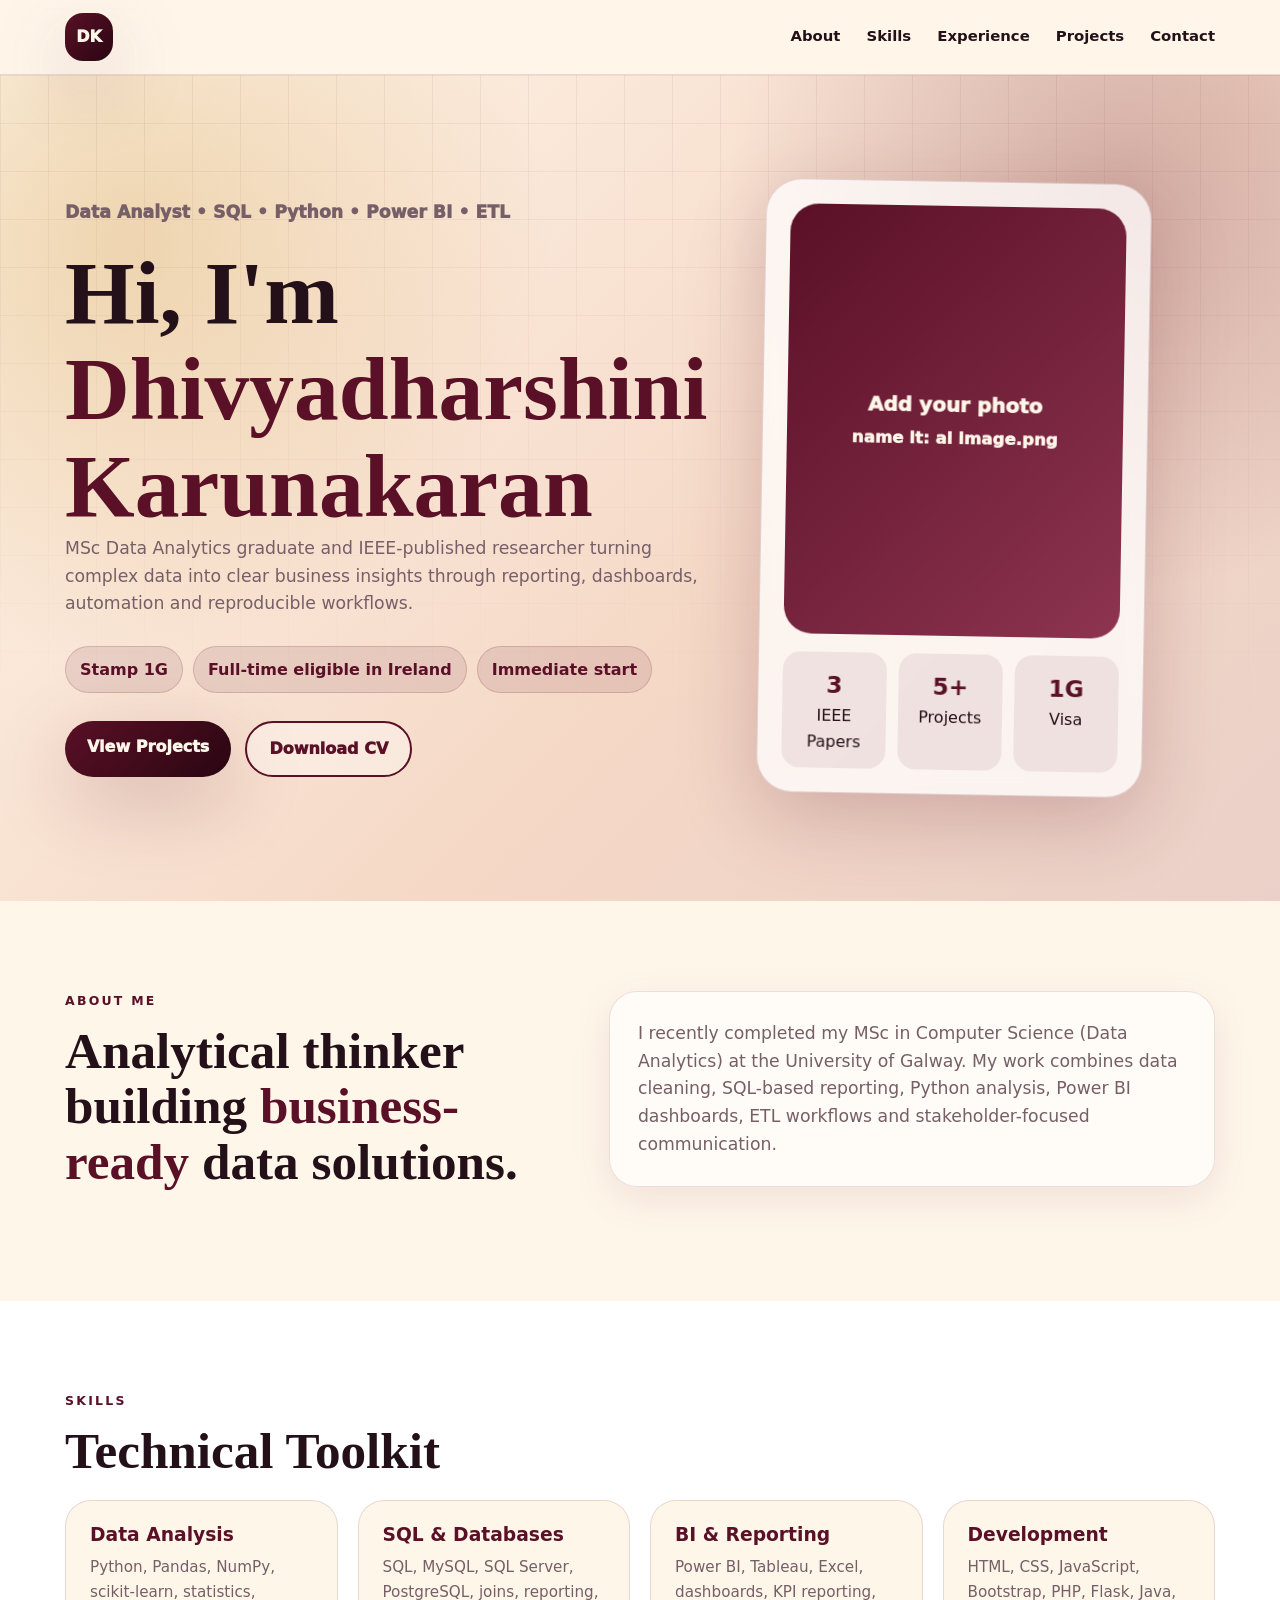
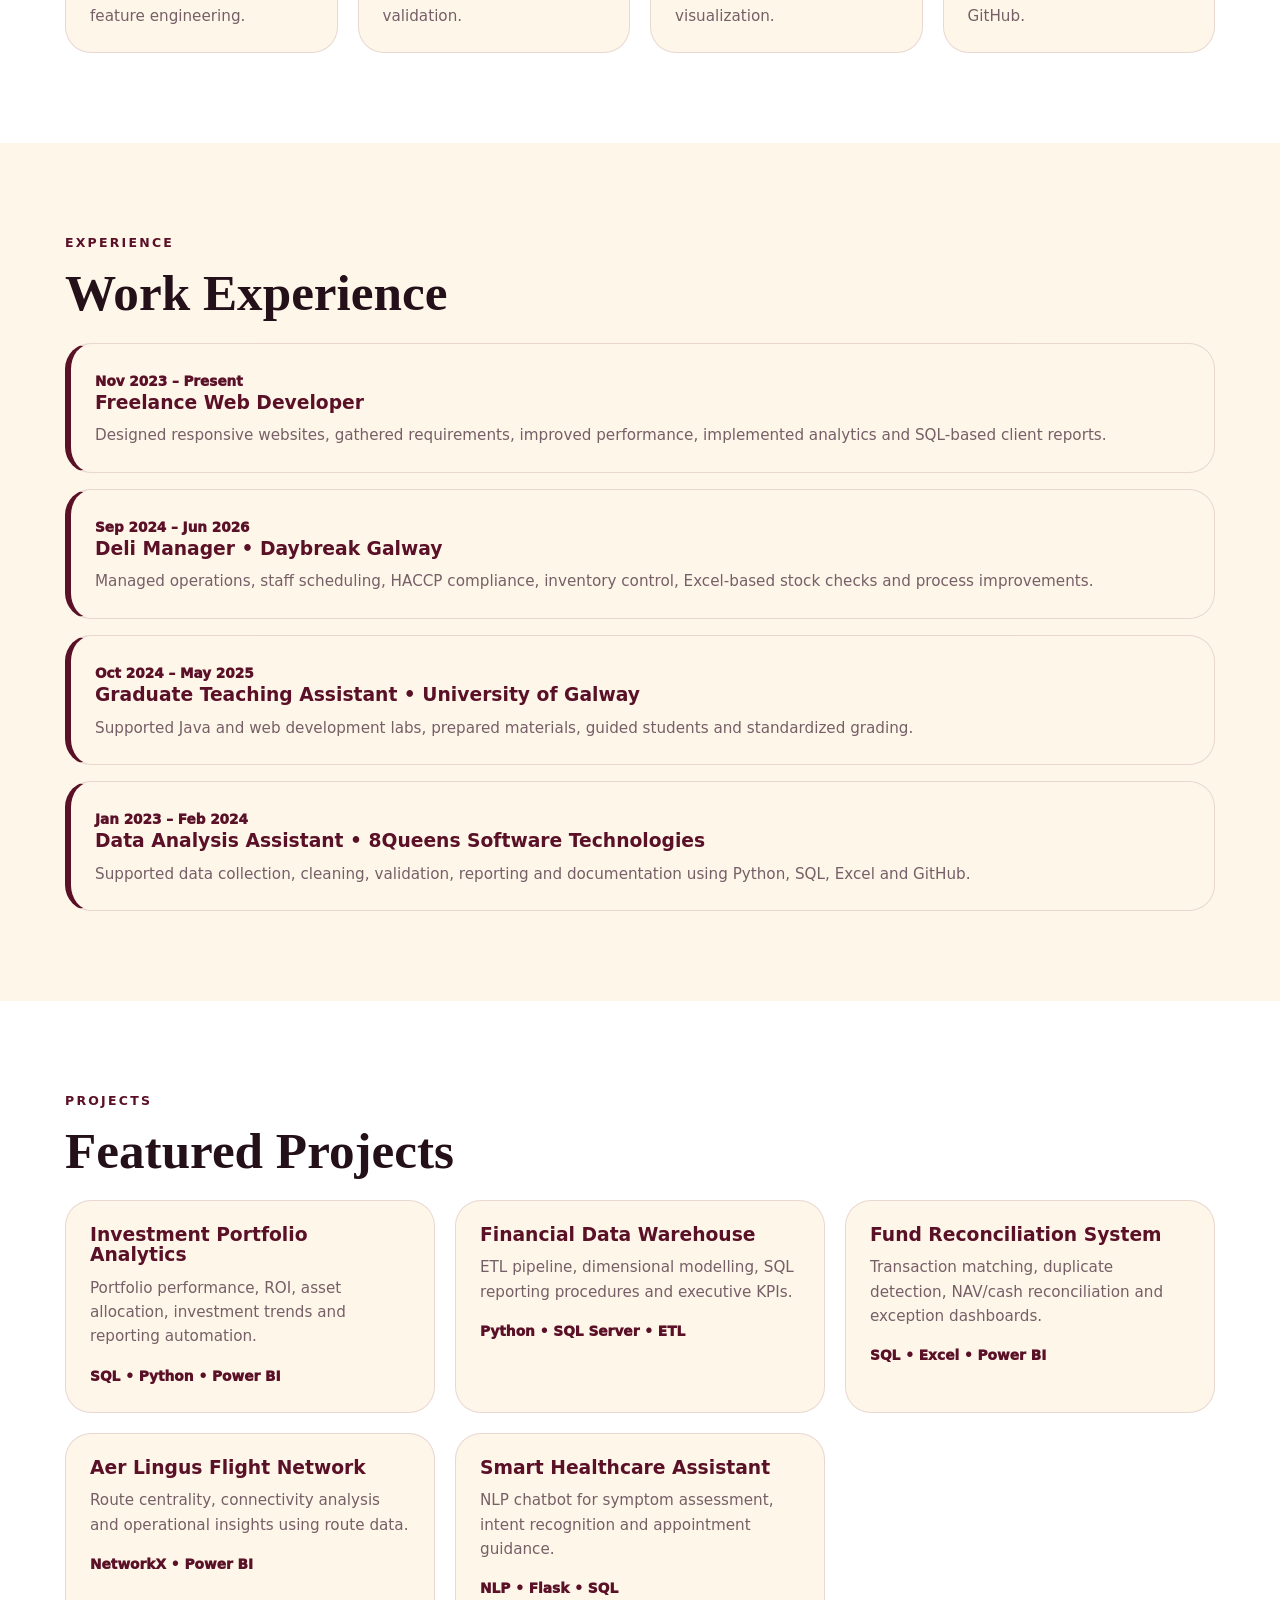
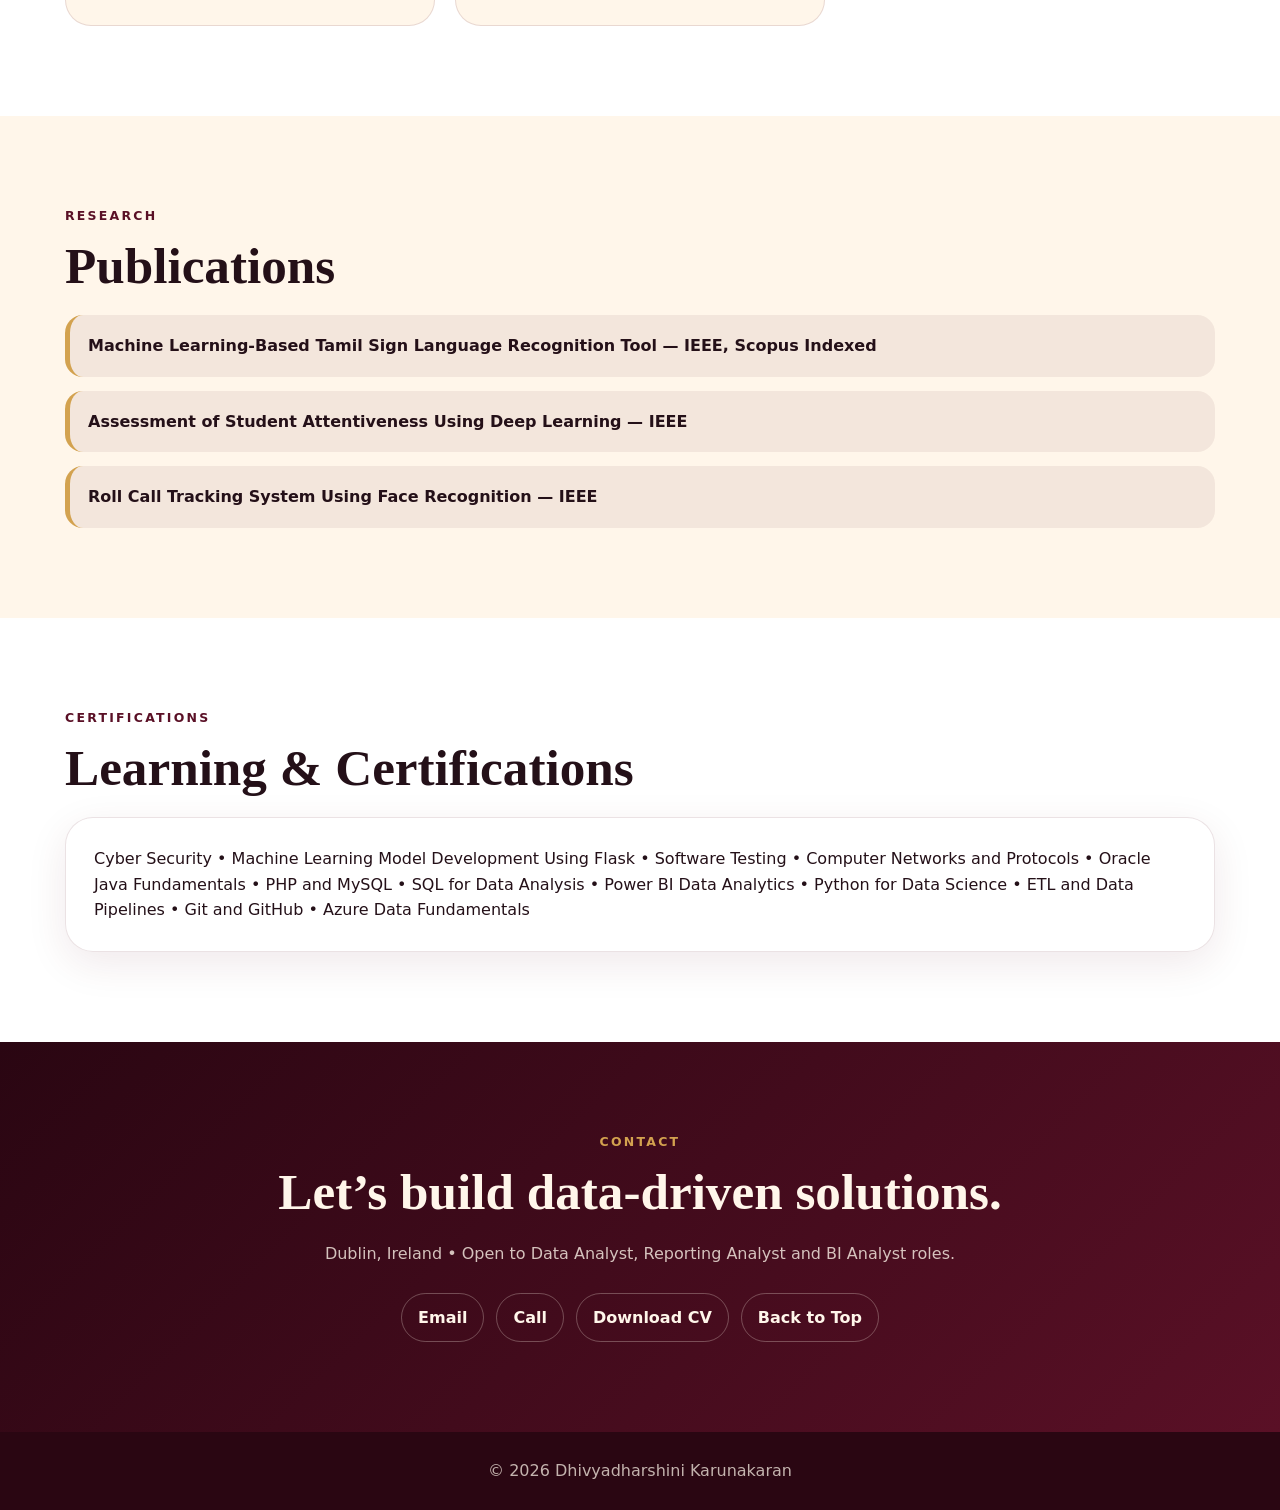
==== index.html @ 98d4558e "Rename index(6).html to index.html" ====
<!DOCTYPE html>
<html lang="en">
<head>
<meta charset="UTF-8"><meta name="viewport" content="width=device-width, initial-scale=1.0">
<title>Dhivyadharshini Karunakaran | Data Analyst Portfolio</title>
<style>
:root{--burgundy:#5A1026;--wine:#2A0612;--cream:#FFF6EA;--rose:#F3D8CC;--gold:#D3A24F;--ink:#241018;--muted:#765F67;--card:rgba(255,255,255,.72);--shadow:0 24px 80px rgba(90,16,38,.22)}
*{box-sizing:border-box;margin:0;padding:0}html{scroll-behavior:smooth}body{font-family:Inter,system-ui,-apple-system,Segoe UI,sans-serif;background:var(--cream);color:var(--ink);line-height:1.6;overflow-x:hidden}a{text-decoration:none;color:inherit}.container{width:min(1150px,92%);margin:auto}.section{padding:90px 0}.tag{letter-spacing:.18em;text-transform:uppercase;font-size:.78rem;font-weight:900;color:var(--burgundy);margin-bottom:12px}h1,h2,h3{line-height:1.08}h1{font-family:Georgia,serif;font-size:clamp(3.1rem,7vw,6.5rem)}h1 span,h2 span{color:var(--burgundy)}h2{font-family:Georgia,serif;font-size:clamp(2.1rem,4vw,3.6rem);margin-bottom:22px}.header{position:sticky;top:0;z-index:20;background:rgba(255,246,234,.82);backdrop-filter:blur(18px);border-bottom:1px solid rgba(90,16,38,.13)}.nav{height:74px;display:flex;justify-content:space-between;align-items:center}.logo{height:48px;width:48px;border-radius:18px;display:grid;place-items:center;background:linear-gradient(135deg,var(--burgundy),var(--wine));color:var(--cream);font-weight:1000;box-shadow:var(--shadow)}.links{display:flex;gap:26px;list-style:none;font-weight:800;font-size:.93rem}.links a:hover{color:var(--burgundy)}.hero{min-height:calc(100vh - 74px);display:grid;place-items:center;position:relative;background:radial-gradient(circle at 10% 20%,rgba(211,162,79,.34),transparent 32%),radial-gradient(circle at 88% 14%,rgba(90,16,38,.22),transparent 30%),linear-gradient(135deg,var(--cream),#f5d8c6 60%,#ead0c8)}.hero:before{content:"";position:absolute;inset:0;background-image:linear-gradient(rgba(90,16,38,.06) 1px,transparent 1px),linear-gradient(90deg,rgba(90,16,38,.06) 1px,transparent 1px);background-size:48px 48px;mask-image:linear-gradient(to bottom,black,transparent 80%)}.hero-grid{position:relative;display:grid;grid-template-columns:1.15fr .85fr;gap:54px;align-items:center}.eyebrow{font-weight:1000;color:var(--burgundy);margin-bottom:18px}.hero p{font-size:1.08rem;color:var(--muted);max-width:650px}.badges{display:flex;gap:10px;flex-wrap:wrap;margin:28px 0}.badges span{background:rgba(90,16,38,.10);border:1px solid rgba(90,16,38,.16);color:var(--burgundy);padding:10px 14px;border-radius:999px;font-weight:900}.btns{display:flex;gap:14px;flex-wrap:wrap}.btn{padding:13px 22px;border-radius:999px;font-weight:950;transition:.2s}.btn:hover{transform:translateY(-2px)}.primary{background:linear-gradient(135deg,var(--burgundy),var(--wine));color:var(--cream);box-shadow:var(--shadow)}.secondary{border:2px solid var(--burgundy);color:var(--burgundy);background:rgba(255,255,255,.35)}.profile-card{background:var(--card);border:1px solid rgba(90,16,38,.16);border-radius:36px;padding:24px;box-shadow:var(--shadow);backdrop-filter:blur(12px);transform:rotate(1deg)}.photo{height:430px;border-radius:28px;background:linear-gradient(135deg,var(--burgundy),#8d3451);display:grid;place-items:center;color:var(--cream);text-align:center;font-weight:1000;font-size:1.25rem;overflow:hidden}.photo img{width:100%;height:100%;object-fit:cover}.stats{display:grid;grid-template-columns:repeat(3,1fr);gap:12px;margin-top:18px}.stat{background:rgba(90,16,38,.08);border-radius:18px;padding:14px;text-align:center}.stat strong{display:block;color:var(--burgundy);font-size:1.45rem}.two{display:grid;grid-template-columns:.9fr 1.1fr;gap:48px;align-items:start}.about-text{font-size:1.08rem;color:var(--muted)}.cream-card{background:rgba(255,255,255,.62);border:1px solid rgba(90,16,38,.12);border-radius:28px;padding:28px;box-shadow:0 12px 42px rgba(90,16,38,.09)}.skills,.projects,.certs{background:#fff}.grid{display:grid;grid-template-columns:repeat(4,1fr);gap:20px}.card{background:var(--cream);border:1px solid rgba(90,16,38,.13);border-radius:26px;padding:24px;transition:.24s}.card:hover{transform:translateY(-6px);box-shadow:var(--shadow)}.card h3{color:var(--burgundy);margin-bottom:10px}.card p{color:var(--muted);font-size:.95rem}.timeline{display:grid;gap:16px}.timeline .card{border-left:6px solid var(--burgundy)}.date{font-size:.85rem;font-weight:1000;color:var(--burgundy)}.project-grid{grid-template-columns:repeat(3,1fr)}.pill{display:inline-block;margin-top:16px;color:var(--burgundy);font-weight:1000;font-size:.86rem}.research-list{display:grid;gap:14px}.research-list p{background:rgba(90,16,38,.07);border-left:5px solid var(--gold);padding:18px;border-radius:18px;font-weight:800}.contact{background:linear-gradient(135deg,var(--wine),var(--burgundy));color:var(--cream);text-align:center}.contact .tag{color:var(--gold)}.contact p{color:rgba(255,246,234,.78)}.contact-links{display:flex;justify-content:center;gap:12px;flex-wrap:wrap;margin-top:26px}.contact-links a{border:1px solid rgba(255,246,234,.28);border-radius:999px;padding:11px 16px;font-weight:900}.footer{background:var(--wine);color:rgba(255,246,234,.72);text-align:center;padding:26px}@media(max-width:920px){.hero-grid,.two{grid-template-columns:1fr}.grid,.project-grid{grid-template-columns:1fr 1fr}.links{display:none}.photo{height:340px}}@media(max-width:620px){.grid,.project-grid,.stats{grid-template-columns:1fr}.section{padding:64px 0}h1{font-size:3rem}}
</style>
</head>
<body>
<header class="header"><nav class="nav container"><a class="logo" href="#home">DK</a><ul class="links"><li><a href="#about">About</a></li><li><a href="#skills">Skills</a></li><li><a href="#experience">Experience</a></li><li><a href="#projects">Projects</a></li><li><a href="#contact">Contact</a></li></ul></nav></header>
<main>
<section id="home" class="hero"><div class="container hero-grid"><div><p class="eyebrow">Data Analyst • SQL • Python • Power BI • ETL</p><h1>Hi, I'm <span>Dhivyadharshini Karunakaran</span></h1><p>MSc Data Analytics graduate and IEEE-published researcher turning complex data into clear business insights through reporting, dashboards, automation and reproducible workflows.</p><div class="badges"><span>Stamp 1G</span><span>Full-time eligible in Ireland</span><span>Immediate start</span></div><div class="btns"><a class="btn primary" href="#projects">View Projects</a><a class="btn secondary" href="resume_dhivyadharshini_karunakaran.pdf" download>Download CV</a></div></div><div class="profile-card"><div class="photo"><img src="ai image.png" onerror="this.style.display='none'" alt="Profile photo"><div>Add your photo<br><small>name it: ai image.png</small></div></div><div class="stats"><div class="stat"><strong>3</strong>IEEE Papers</div><div class="stat"><strong>5+</strong>Projects</div><div class="stat"><strong>1G</strong>Visa</div></div></div></div></section>
<section id="about" class="section"><div class="container two"><div><p class="tag">About Me</p><h2>Analytical thinker building <span>business-ready</span> data solutions.</h2></div><div class="cream-card about-text">I recently completed my MSc in Computer Science (Data Analytics) at the University of Galway. My work combines data cleaning, SQL-based reporting, Python analysis, Power BI dashboards, ETL workflows and stakeholder-focused communication.</div></div></section>
<section id="skills" class="section skills"><div class="container"><p class="tag">Skills</p><h2>Technical Toolkit</h2><div class="grid"><div class="card"><h3>Data Analysis</h3><p>Python, Pandas, NumPy, scikit-learn, statistics, feature engineering.</p></div><div class="card"><h3>SQL & Databases</h3><p>SQL, MySQL, SQL Server, PostgreSQL, joins, reporting, validation.</p></div><div class="card"><h3>BI & Reporting</h3><p>Power BI, Tableau, Excel, dashboards, KPI reporting, visualization.</p></div><div class="card"><h3>Development</h3><p>HTML, CSS, JavaScript, Bootstrap, PHP, Flask, Java, GitHub.</p></div></div></div></section>
<section id="experience" class="section"><div class="container"><p class="tag">Experience</p><h2>Work Experience</h2><div class="timeline"><article class="card"><span class="date">Nov 2023 – Present</span><h3>Freelance Web Developer</h3><p>Designed responsive websites, gathered requirements, improved performance, implemented analytics and SQL-based client reports.</p></article><article class="card"><span class="date">Sep 2024 – Jun 2026</span><h3>Deli Manager • Daybreak Galway</h3><p>Managed operations, staff scheduling, HACCP compliance, inventory control, Excel-based stock checks and process improvements.</p></article><article class="card"><span class="date">Oct 2024 – May 2025</span><h3>Graduate Teaching Assistant • University of Galway</h3><p>Supported Java and web development labs, prepared materials, guided students and standardized grading.</p></article><article class="card"><span class="date">Jan 2023 – Feb 2024</span><h3>Data Analysis Assistant • 8Queens Software Technologies</h3><p>Supported data collection, cleaning, validation, reporting and documentation using Python, SQL, Excel and GitHub.</p></article></div></div></section>
<section id="projects" class="section projects"><div class="container"><p class="tag">Projects</p><h2>Featured Projects</h2><div class="grid project-grid"><article class="card"><h3>Investment Portfolio Analytics</h3><p>Portfolio performance, ROI, asset allocation, investment trends and reporting automation.</p><span class="pill">SQL • Python • Power BI</span></article><article class="card"><h3>Financial Data Warehouse</h3><p>ETL pipeline, dimensional modelling, SQL reporting procedures and executive KPIs.</p><span class="pill">Python • SQL Server • ETL</span></article><article class="card"><h3>Fund Reconciliation System</h3><p>Transaction matching, duplicate detection, NAV/cash reconciliation and exception dashboards.</p><span class="pill">SQL • Excel • Power BI</span></article><article class="card"><h3>Aer Lingus Flight Network</h3><p>Route centrality, connectivity analysis and operational insights using route data.</p><span class="pill">NetworkX • Power BI</span></article><article class="card"><h3>Smart Healthcare Assistant</h3><p>NLP chatbot for symptom assessment, intent recognition and appointment guidance.</p><span class="pill">NLP • Flask • SQL</span></article></div></div></section>
<section id="research" class="section"><div class="container"><p class="tag">Research</p><h2>Publications</h2><div class="research-list"><p>Machine Learning-Based Tamil Sign Language Recognition Tool — IEEE, Scopus Indexed</p><p>Assessment of Student Attentiveness Using Deep Learning — IEEE</p><p>Roll Call Tracking System Using Face Recognition — IEEE</p></div></div></section>
<section class="section certs"><div class="container"><p class="tag">Certifications</p><h2>Learning & Certifications</h2><div class="cream-card">Cyber Security • Machine Learning Model Development Using Flask • Software Testing • Computer Networks and Protocols • Oracle Java Fundamentals • PHP and MySQL • SQL for Data Analysis • Power BI Data Analytics • Python for Data Science • ETL and Data Pipelines • Git and GitHub • Azure Data Fundamentals</div></div></section>
<section id="contact" class="section contact"><div class="container"><p class="tag">Contact</p><h2>Let’s build data-driven solutions.</h2><p>Dublin, Ireland • Open to Data Analyst, Reporting Analyst and BI Analyst roles.</p><div class="contact-links"><a href="mailto:dhivyak0210@gmail.com">Email</a><a href="tel:+353892301616">Call</a><a href="resume_dhivyadharshini_karunakaran.pdf" download>Download CV</a><a href="#home">Back to Top</a></div></div></section>
</main><footer class="footer">© 2026 Dhivyadharshini Karunakaran</footer>
</body></html>
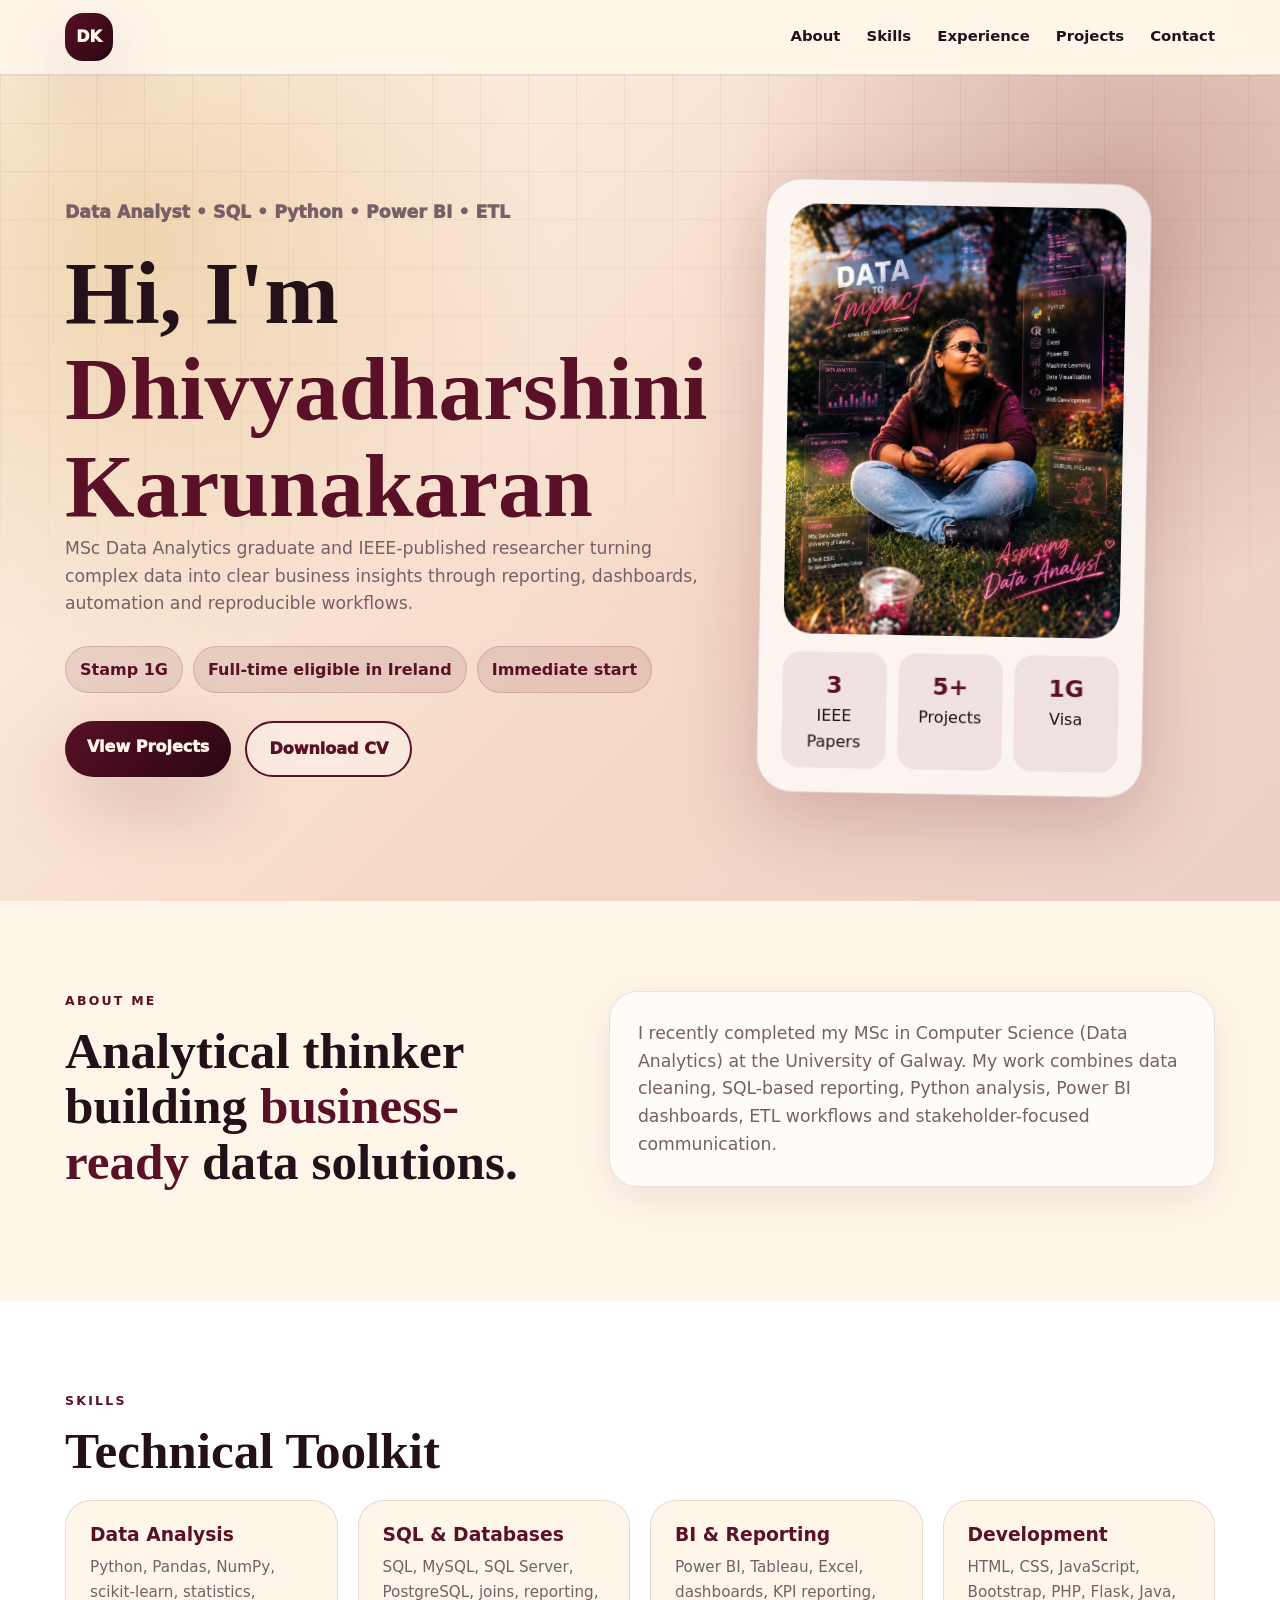
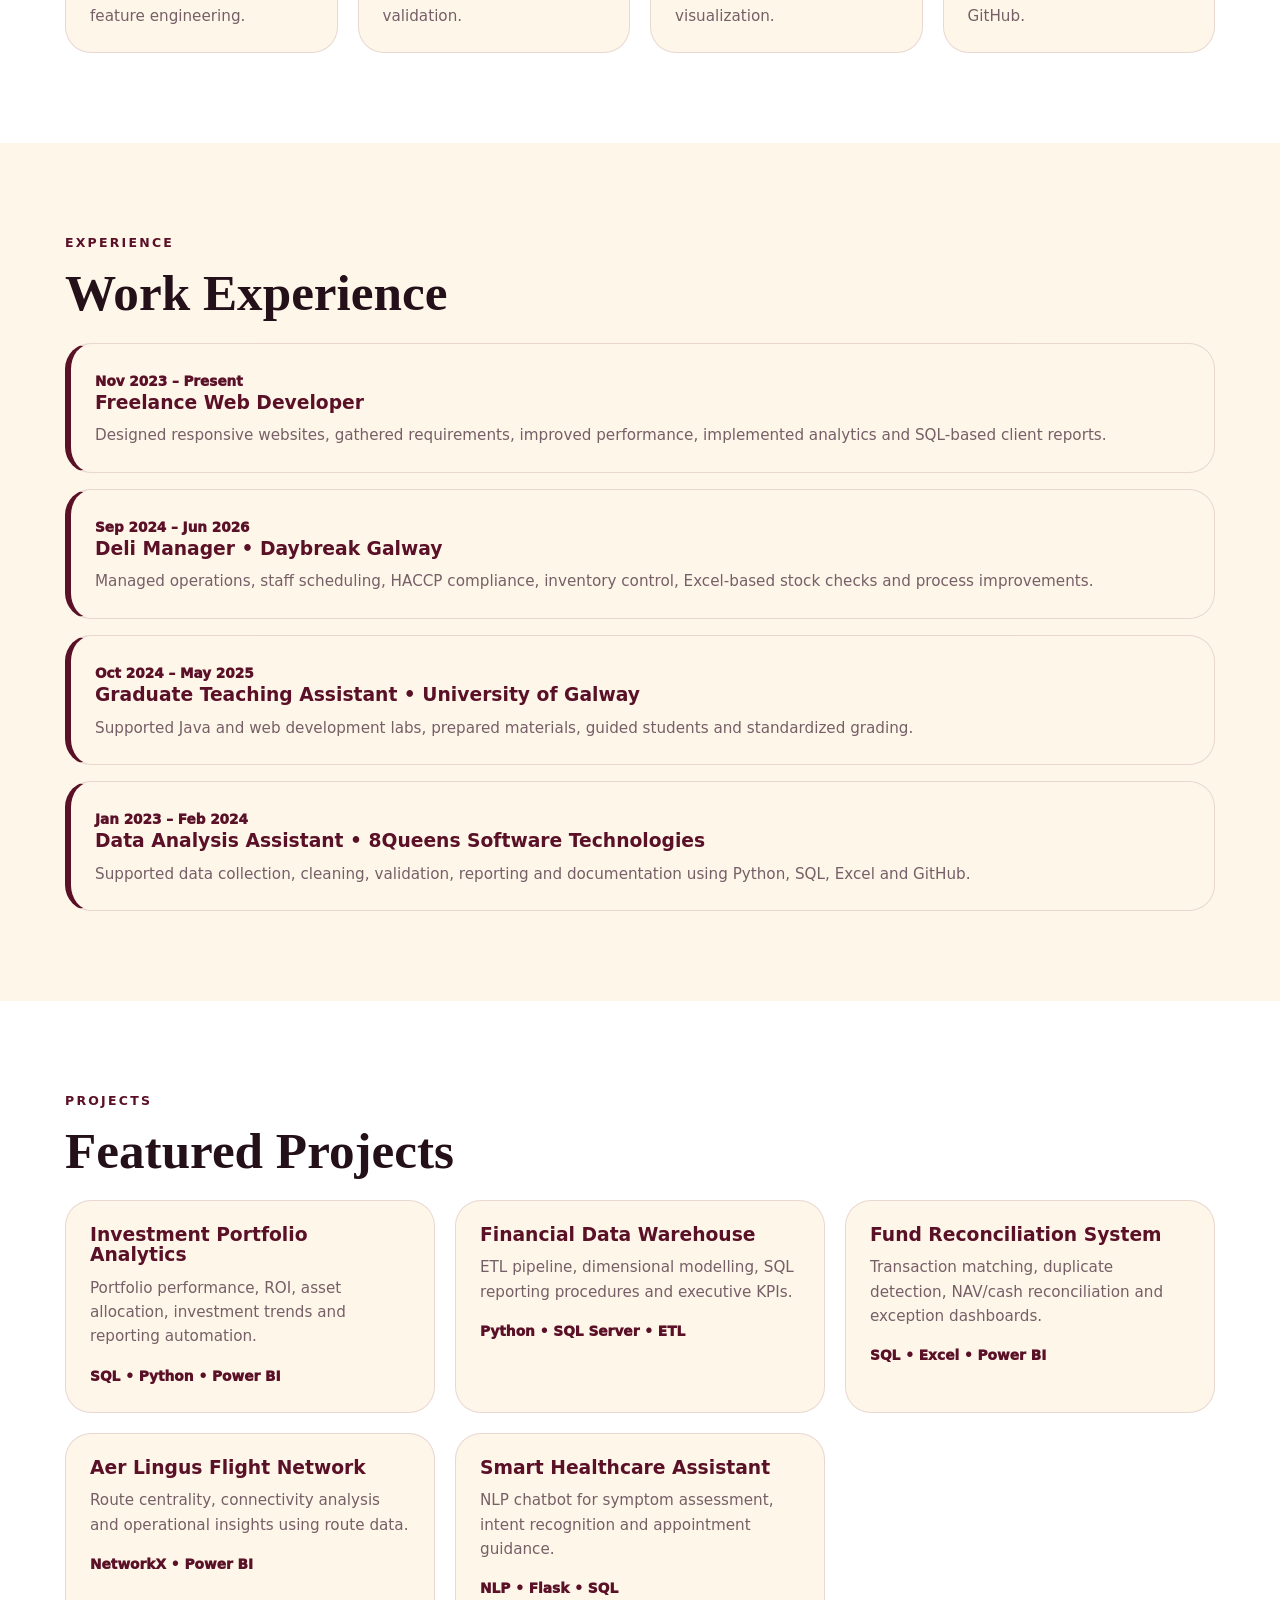
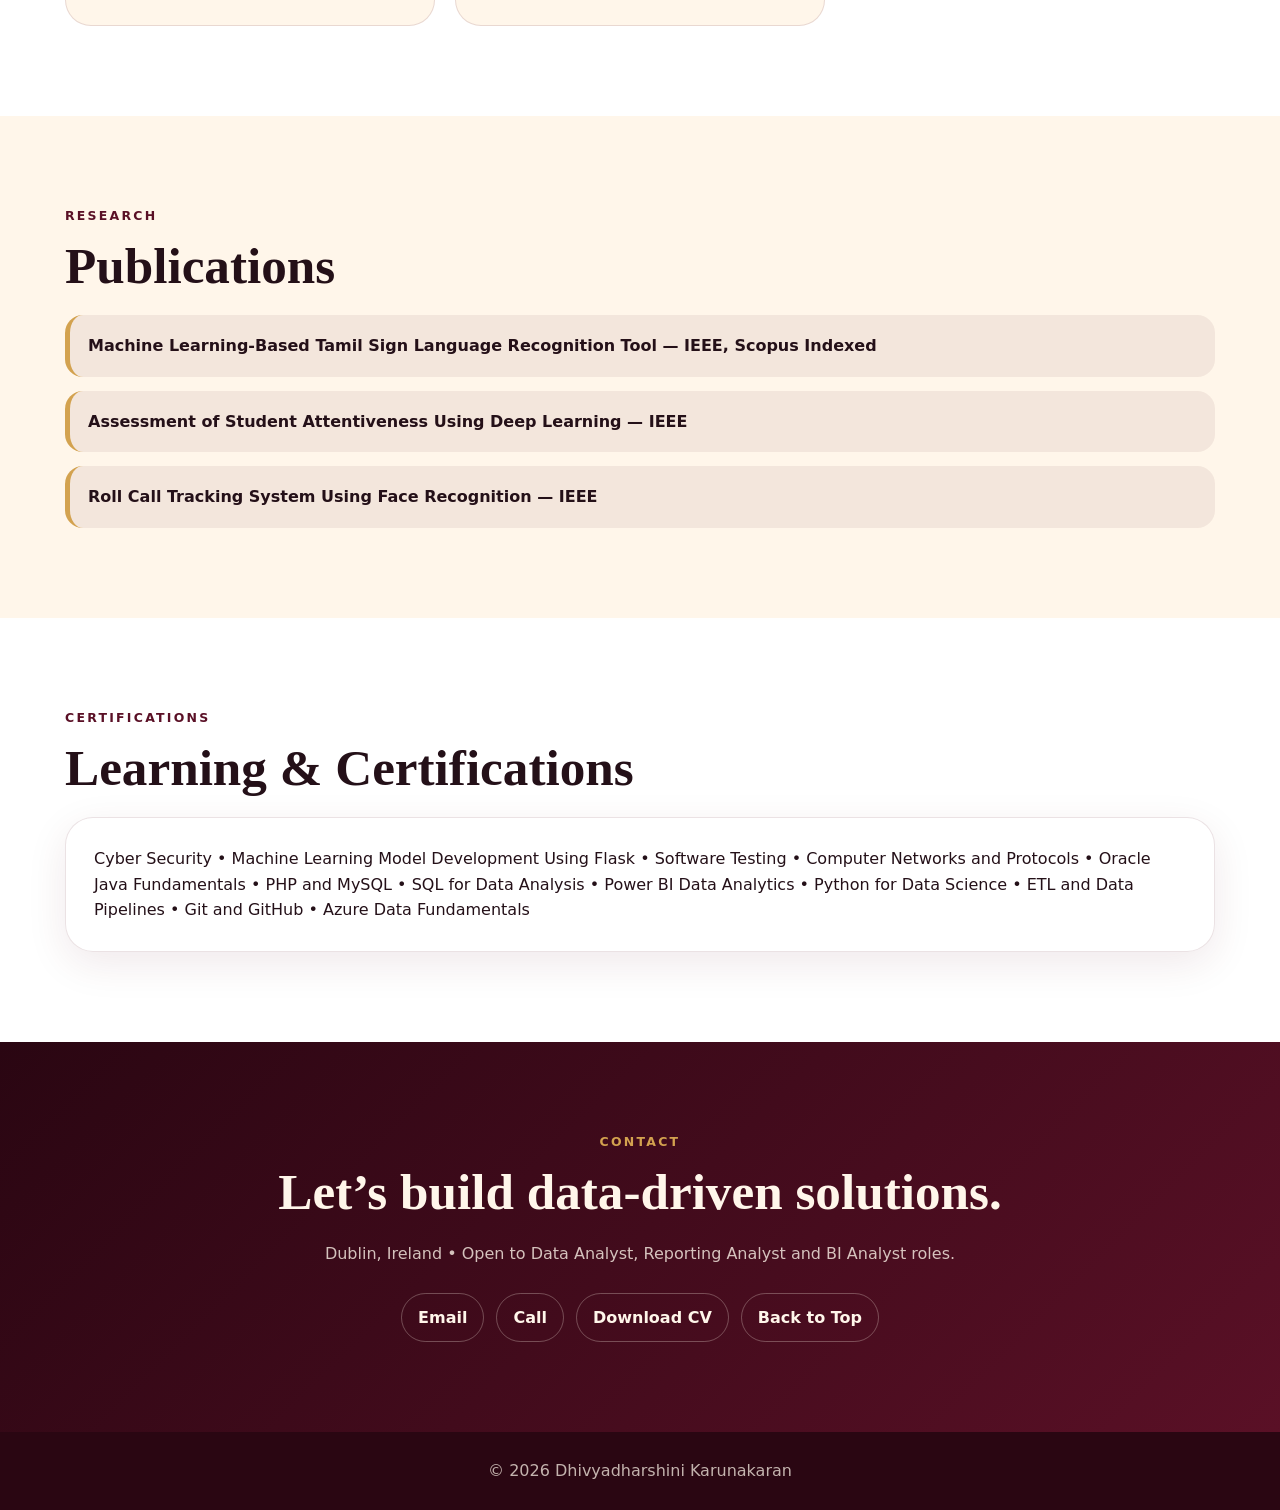
==== commit d09a4837: "Duplicate hero section in index.html Duplicated the hero section in the index.html file." ====
--- a/index.html
+++ b/index.html
@@ -11,7 +11,7 @@
 <body>
 <header class="header"><nav class="nav container"><a class="logo" href="#home">DK</a><ul class="links"><li><a href="#about">About</a></li><li><a href="#skills">Skills</a></li><li><a href="#experience">Experience</a></li><li><a href="#projects">Projects</a></li><li><a href="#contact">Contact</a></li></ul></nav></header>
 <main>
-<section id="home" class="hero"><div class="container hero-grid"><div><p class="eyebrow">Data Analyst • SQL • Python • Power BI • ETL</p><h1>Hi, I'm <span>Dhivyadharshini Karunakaran</span></h1><p>MSc Data Analytics graduate and IEEE-published researcher turning complex data into clear business insights through reporting, dashboards, automation and reproducible workflows.</p><div class="badges"><span>Stamp 1G</span><span>Full-time eligible in Ireland</span><span>Immediate start</span></div><div class="btns"><a class="btn primary" href="#projects">View Projects</a><a class="btn secondary" href="resume_dhivyadharshini_karunakaran.pdf" download>Download CV</a></div></div><div class="profile-card"><div class="photo"><img src="ai image.png" onerror="this.style.display='none'" alt="Profile photo"><div>Add your photo<br><small>name it: ai image.png</small></div></div><div class="stats"><div class="stat"><strong>3</strong>IEEE Papers</div><div class="stat"><strong>5+</strong>Projects</div><div class="stat"><strong>1G</strong>Visa</div></div></div></div></section>
+<section id="home" class="hero"><div class="container hero-grid"><div><p class="eyebrow">Data Analyst • SQL • Python • Power BI • ETL</p><h1>Hi, I'm <span>Dhivyadharshini Karunakaran</span></h1><p>MSc Data Analytics graduate and IEEE-published researcher turning complex data into clear business insights through reporting, dashboards, automation and reproducible workflows.</p><div class="badges"><span>Stamp 1G</span><span>Full-time eligible in Ireland</span><span>Immediate start</span></div><div class="btns"><a class="btn primary" href="#projects">View Projects</a><a class="btn secondary" href="resume_dhivyadharshini_karunakaran.pdf" download>Download CV</a></div></div><div class="profile-card"><div class="photo"><img src="ai image.png" onerror="this.style.display='none'" alt="Profile photo"><div><br><small></small></div></div><div class="stats"><div class="stat"><strong>3</strong>IEEE Papers</div><div class="stat"><strong>5+</strong>Projects</div><div class="stat"><strong>1G</strong>Visa</div></div></div></div></section>
 <section id="about" class="section"><div class="container two"><div><p class="tag">About Me</p><h2>Analytical thinker building <span>business-ready</span> data solutions.</h2></div><div class="cream-card about-text">I recently completed my MSc in Computer Science (Data Analytics) at the University of Galway. My work combines data cleaning, SQL-based reporting, Python analysis, Power BI dashboards, ETL workflows and stakeholder-focused communication.</div></div></section>
 <section id="skills" class="section skills"><div class="container"><p class="tag">Skills</p><h2>Technical Toolkit</h2><div class="grid"><div class="card"><h3>Data Analysis</h3><p>Python, Pandas, NumPy, scikit-learn, statistics, feature engineering.</p></div><div class="card"><h3>SQL & Databases</h3><p>SQL, MySQL, SQL Server, PostgreSQL, joins, reporting, validation.</p></div><div class="card"><h3>BI & Reporting</h3><p>Power BI, Tableau, Excel, dashboards, KPI reporting, visualization.</p></div><div class="card"><h3>Development</h3><p>HTML, CSS, JavaScript, Bootstrap, PHP, Flask, Java, GitHub.</p></div></div></div></section>
 <section id="experience" class="section"><div class="container"><p class="tag">Experience</p><h2>Work Experience</h2><div class="timeline"><article class="card"><span class="date">Nov 2023 – Present</span><h3>Freelance Web Developer</h3><p>Designed responsive websites, gathered requirements, improved performance, implemented analytics and SQL-based client reports.</p></article><article class="card"><span class="date">Sep 2024 – Jun 2026</span><h3>Deli Manager • Daybreak Galway</h3><p>Managed operations, staff scheduling, HACCP compliance, inventory control, Excel-based stock checks and process improvements.</p></article><article class="card"><span class="date">Oct 2024 – May 2025</span><h3>Graduate Teaching Assistant • University of Galway</h3><p>Supported Java and web development labs, prepared materials, guided students and standardized grading.</p></article><article class="card"><span class="date">Jan 2023 – Feb 2024</span><h3>Data Analysis Assistant • 8Queens Software Technologies</h3><p>Supported data collection, cleaning, validation, reporting and documentation using Python, SQL, Excel and GitHub.</p></article></div></div></section>
